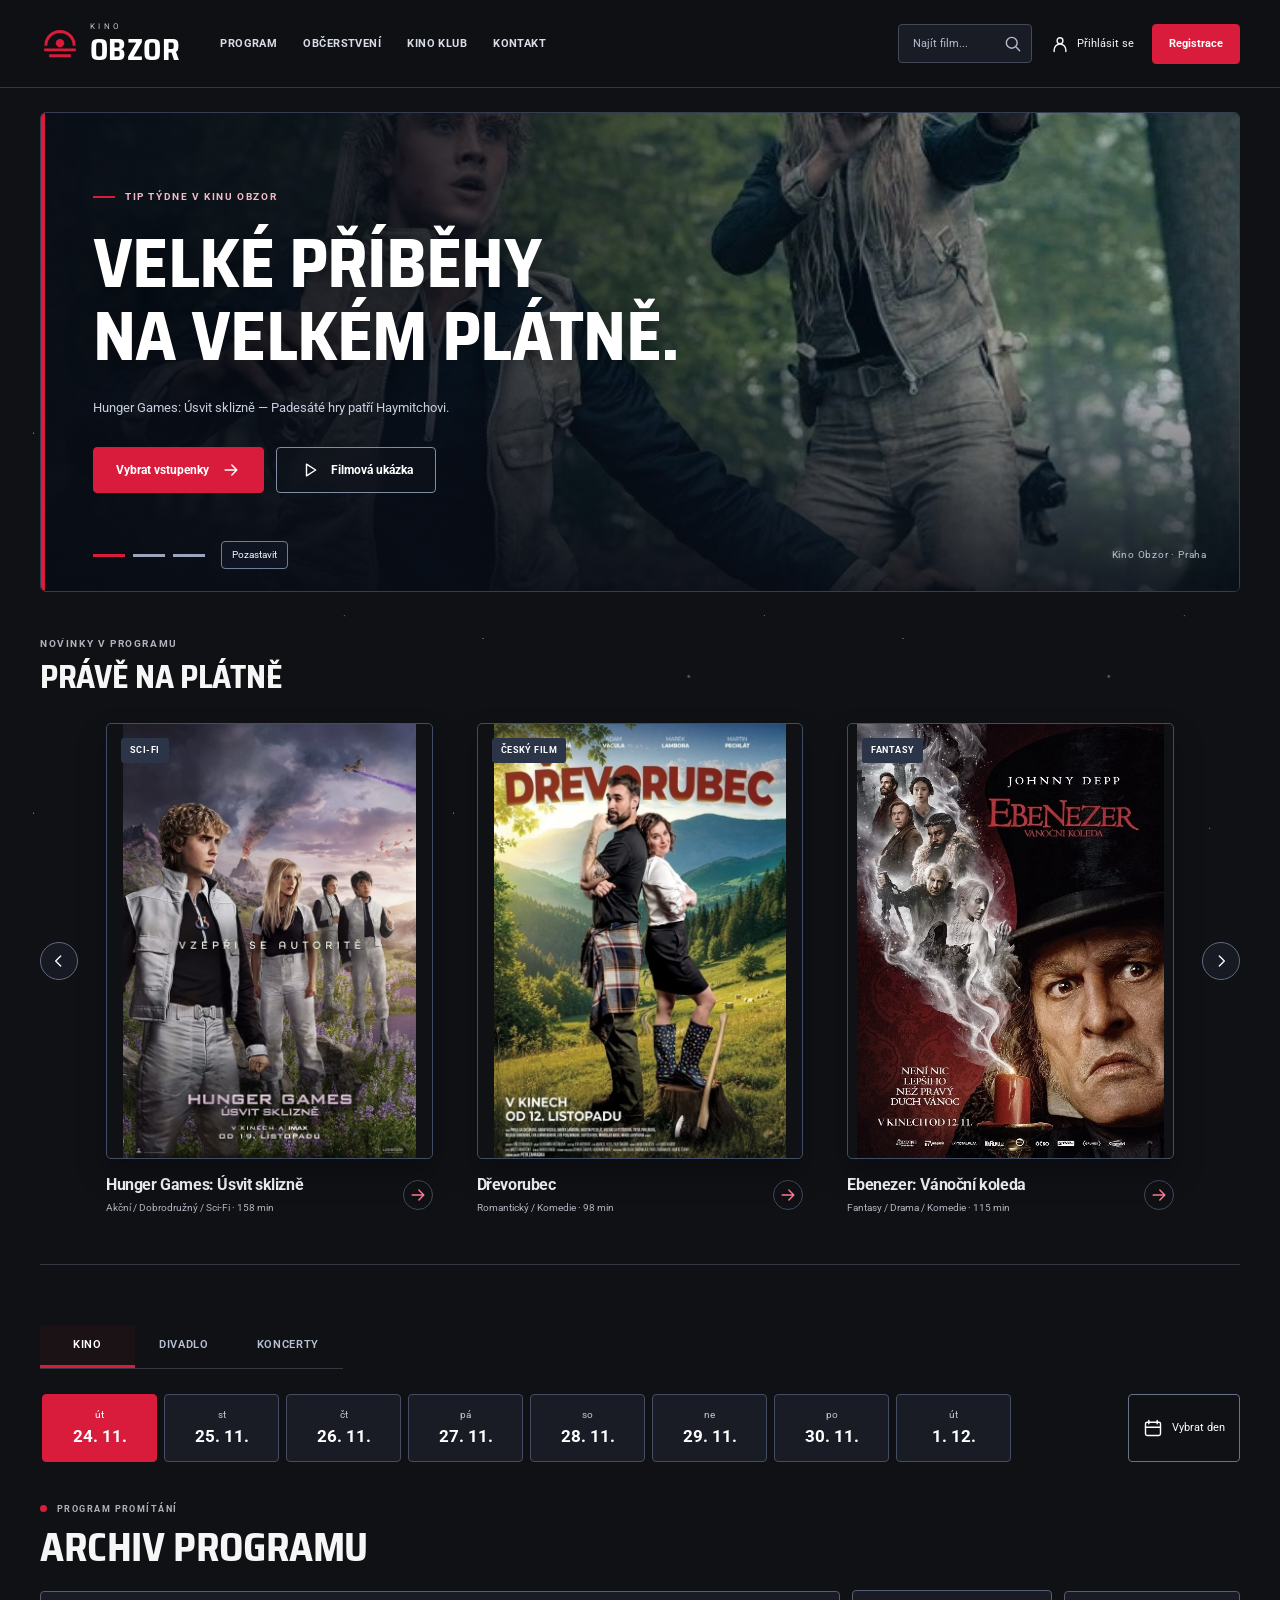
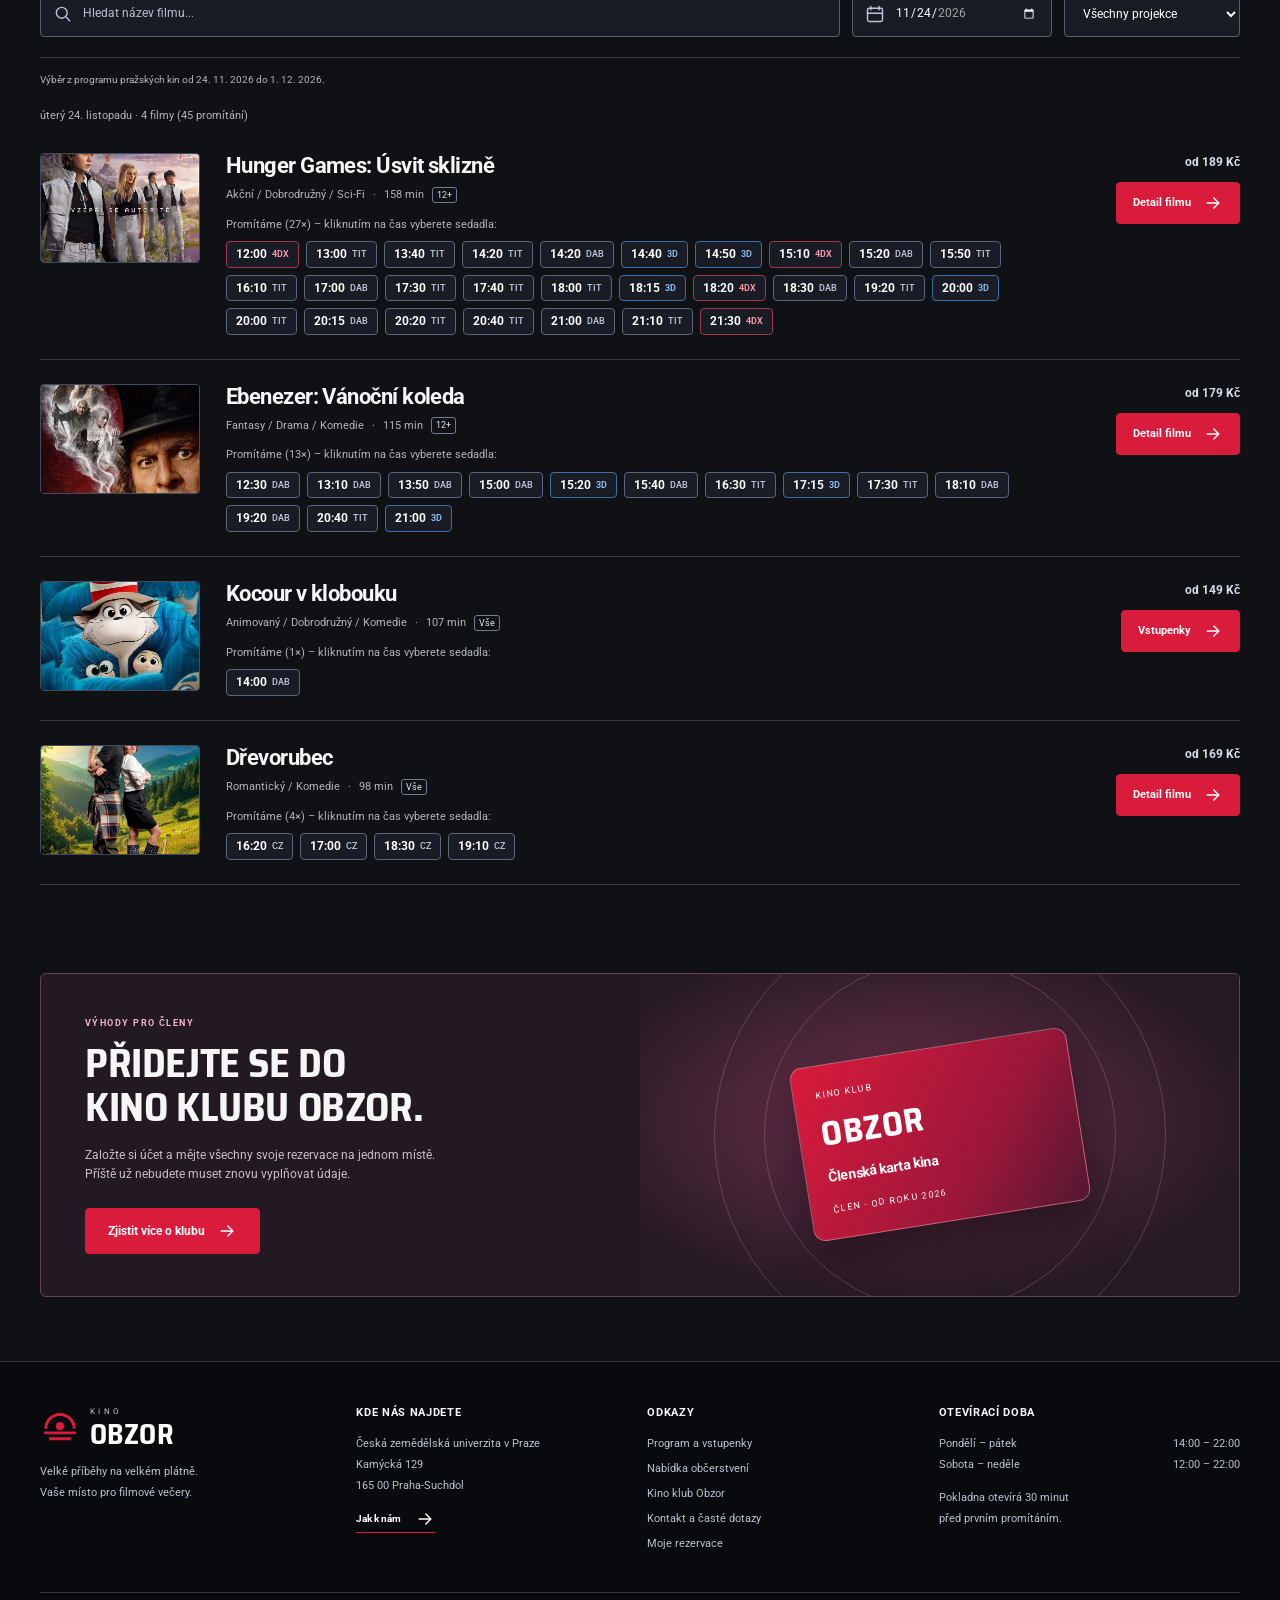
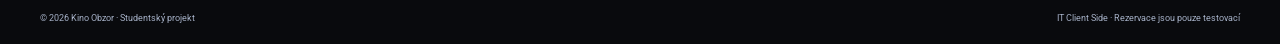
==== index.html @ 0cbb76f2 "Add files via upload" ====
<!DOCTYPE html>
<html lang="cs">
  <head>
    <meta charset="UTF-8">
    <meta name="viewport" content="width=device-width, initial-scale=1.0">
    <meta name="description" content="Kino Obzor – aktuální program, filmy, divadlo a koncerty. Vyberte si projekci a rezervujte si místa.">
    <title>Kino Obzor | Velké příběhy na velkém plátně</title>
    <link rel="icon" href="assets/favicon.svg" type="image/svg+xml">
    <link rel="stylesheet" href="css/style.css">
    <script src="js/kino.js" defer></script>
  </head>
  <body class="page-index">
    <header class="site-header">
      <div class="container header-inner">
        <a class="brand" href="index.html">
          <svg viewBox="0 0 48 48">
            <path d="M7 26a17 17 0 0 1 34 0" fill="none" stroke="#d91b3c" stroke-width="3.5"></path>
            <path d="M5 31h38M11 38h26" stroke="#d91b3c" stroke-width="3.5"></path>
            <circle cx="24" cy="23" r="5" fill="#d91b3c"></circle>
          </svg>
          <span class="brand-name">
            <small>KINO</small>
            <b>OBZOR</b>
          </span>
        </a>
        <nav class="desktop-nav">
          <a href="program.html">Program</a>
          <a href="obcerstveni.html">Občerstvení</a>
          <a href="kino-klub.html">Kino klub</a>
          <a href="kontakt.html">Kontakt</a>
        </nav>
        <div class="header-actions">
          <form class="header-search" action="program.html">
            <input id="header-query" name="q" placeholder="Najít film..." maxlength="80">
            <button type="submit" aria-label="Hledat">
              <svg class="icon" viewBox="0 0 24 24">
                <circle cx="10.5" cy="10.5" r="6.5"></circle>
                <path d="m16 16 4 4"></path>
              </svg>
            </button>
          </form>
          <button type="button" class="login-link" data-auth="login">
            <svg class="icon" viewBox="0 0 24 24">
              <circle cx="12" cy="8" r="3.5"></circle>
              <path d="M5 21v-2a7 7 0 0 1 14 0v2"></path>
            </svg>
            <span>Přihlásit se</span>
          </button>
          <button type="button" class="btn" data-auth="register">Registrace</button>
          <button type="button" class="menu-button" aria-expanded="false">
            <svg class="icon" viewBox="0 0 24 24">
              <path d="M4 6h16M4 12h16M4 18h16"></path>
            </svg>
            Menu
          </button>
        </div>
      </div>
      <nav id="mobile-nav" class="mobile-nav">
        <a href="program.html">Program</a>
        <a href="obcerstveni.html">Občerstvení</a>
        <a href="kino-klub.html">Kino klub</a>
        <a href="kontakt.html">Kontakt</a>
        <button type="button" data-auth="register">Vytvořit účet</button>
        <a href="ucet.html">Moje rezervace</a>
      </nav>
    </header>
    <main id="main-content">
      <div class="container hero-wrap">
        <section class="hero">
          <img
            class="hero-image"
            id="hero-image"
            src="assets/img/hunger-games-zaber.webp"
            alt="Hunger Games: Úsvit sklizně"
          >
          <div class="hero-content">
            <span class="section-label">Tip týdne v Kinu Obzor</span>
            <h1>
              Velké příběhy<br>
              na velkém plátně.
            </h1>
            <p class="hero-copy" id="hero-copy">
              Hunger Games: Úsvit sklizně — Padesáté hry patří Haymitchovi.
            </p>
            <div class="hero-actions">
              <a id="hero-tickets" class="btn" href="film.html?id=hunger-games">
                Vybrat vstupenky
                <svg class="icon" viewBox="0 0 24 24">
                  <path d="M5 12h14m-6-6 6 6-6 6"></path>
                </svg>
              </a>
              <button type="button" class="btn btn-light" id="hero-trailer" data-trailer="hunger-games">
                <svg class="icon" viewBox="0 0 24 24">
                  <path d="m9 5 11 7-11 7z"></path>
                </svg>
                Filmová ukázka
              </button>
            </div>
          </div>
          <div class="hero-bottom">
            <div class="hero-controls">
              <div class="hero-dots">
                <button type="button" aria-label="Tip 1" aria-current="true" data-hero="0"></button>
                <button type="button" aria-label="Tip 2" aria-current="false" data-hero="1"></button>
                <button type="button" aria-label="Tip 3" aria-current="false" data-hero="2"></button>
              </div>
              <button type="button" class="hero-toggle" id="hero-pause">Pozastavit</button>
            </div>
            <span class="hero-credit">Kino Obzor · Praha</span>
          </div>
        </section>

        <section class="poster-section">
          <div class="section-top poster-head">
            <div>
              <span class="section-label muted">Novinky v programu</span>
              <h2 id="poster-heading">Právě na plátně</h2>
            </div>
            <div class="carousel-controls">
              <button type="button" class="icon-btn" id="poster-prev" aria-label="Předchozí filmy">
                <svg class="icon" viewBox="0 0 24 24">
                  <path d="m14 6-6 6 6 6"></path>
                </svg>
              </button>
              <button type="button" class="icon-btn" id="poster-next" aria-label="Další filmy">
                <svg class="icon" viewBox="0 0 24 24">
                  <path d="m10 6 6 6-6 6"></path>
                </svg>
              </button>
            </div>
          </div>
          <div class="poster-track" id="poster-track"></div>
        </section>

        <section class="program-section section" id="program">
          <div class="segmented">
            <button type="button" data-category="kino" aria-pressed="true">Kino</button>
            <button type="button" data-category="divadlo" aria-pressed="false">Divadlo</button>
            <button type="button" data-category="koncert" aria-pressed="false">Koncerty</button>
          </div>
          <div class="date-picker-row">
            <div id="program-days" class="days"></div>
            <button class="date-icon" id="open-calendar" type="button" aria-label="Vybrat den z kalendáře">
              <svg class="icon" viewBox="0 0 24 24">
                <rect x="3" y="5" width="18" height="16" rx="2"></rect>
                <path d="M7 3v4m10-4v4M3 11h18"></path>
              </svg>
              <span>Vybrat den</span>
            </button>
          </div>
          <div class="program-title-block">
            <span class="section-label program-label">
              <span class="live-dot"></span>
              Program promítání
            </span>
            <h2 id="program-title">Aktuálně hrajeme</h2>
          </div>
          <form class="filters" id="program-filters">
            <div class="field-control search-field">
              <svg class="icon" viewBox="0 0 24 24">
                <circle cx="10.5" cy="10.5" r="6.5"></circle>
                <path d="m16 16 4 4"></path>
              </svg>
              <input id="film-search" type="search" placeholder="Hledat název filmu..." maxlength="80">
            </div>
            <div class="field-control">
              <svg class="icon" viewBox="0 0 24 24">
                <rect x="3" y="5" width="18" height="16" rx="2"></rect>
                <path d="M7 3v4m10-4v4M3 11h18"></path>
              </svg>
              <input id="filter-date" type="date" required>
            </div>
            <div class="field-control">
              <select id="filter-format">
                <option value="">Všechny projekce</option>
                <option value="2D">2D projekce</option>
                <option value="3D">3D projekce</option>
                <option value="4DX 2D">4DX 2D projekce</option>
              </select>
            </div>
          </form>
          <p id="program-period" class="demo-note"></p>
          <p id="results-info" class="results-info"></p>
          <div id="screening-list" class="screening-list"></div>
          <nav id="program-pagination" class="pagination"></nav>
        </section>

        <section class="club-banner">
          <div class="club-content">
            <span class="section-label">Výhody pro členy</span>
            <h2 id="club-title">
              Přidejte se do<br>
              Kino klubu Obzor.
            </h2>
            <p>
              Založte si účet a mějte všechny svoje rezervace na jednom místě. Příště už nebudete muset znovu vyplňovat údaje.
            </p>
            <a class="btn" href="kino-klub.html">
              Zjistit více o klubu
              <svg class="icon" viewBox="0 0 24 24">
                <path d="M5 12h14m-6-6 6 6-6 6"></path>
              </svg>
            </a>
          </div>
          <div class="club-art">
            <div class="member-card">
              <small>KINO KLUB</small>
              <b>OBZOR</b>
              <span>Členská karta kina</span>
              <small>ČLEN · OD ROKU 2026</small>
            </div>
          </div>
        </section>
      </div>
    </main>
    <footer class="site-footer">
      <div class="container">
        <div class="footer-grid">
          <div>
            <a class="brand" href="index.html">
              <svg viewBox="0 0 48 48">
                <path d="M7 26a17 17 0 0 1 34 0" fill="none" stroke="#d91b3c" stroke-width="3.5"></path>
                <path d="M5 31h38M11 38h26" stroke="#d91b3c" stroke-width="3.5"></path>
                <circle cx="24" cy="23" r="5" fill="#d91b3c"></circle>
              </svg>
              <span class="brand-name">
                <small>KINO</small>
                <b>OBZOR</b>
              </span>
            </a>
            <p>
              Velké příběhy na velkém plátně.<br>
              Vaše místo pro filmové večery.
            </p>
          </div>
          <div>
            <h3>Kde nás najdete</h3>
            <p>
              Česká zemědělská univerzita v Praze<br>
              Kamýcká 129<br>
              165 00 Praha-Suchdol
            </p>
            <a href="kontakt.html" class="text-link">
              Jak k nám
              <svg class="icon" viewBox="0 0 24 24">
                <path d="M5 12h14m-6-6 6 6-6 6"></path>
              </svg>
            </a>
          </div>
          <div>
            <h3>Odkazy</h3>
            <div class="footer-links">
              <a href="program.html">Program a vstupenky</a>
              <a href="obcerstveni.html">Nabídka občerstvení</a>
              <a href="kino-klub.html">Kino klub Obzor</a>
              <a href="kontakt.html">Kontakt a časté dotazy</a>
              <a href="ucet.html">Moje rezervace</a>
            </div>
          </div>
          <div>
            <h3>Otevírací doba</h3>
            <p class="footer-hours">
              <span>Pondělí – pátek</span>
              <span>14:00 – 22:00</span>
            </p>
            <p class="footer-hours">
              <span>Sobota – neděle</span>
              <span>12:00 – 22:00</span>
            </p>
            <p class="opening-note">
              Pokladna otevírá 30 minut<br>
              před prvním promítáním.
            </p>
          </div>
        </div>
        <div class="footer-bottom">
          <span>© 2026 Kino Obzor · Studentský projekt</span>
          <span>IT Client Side · Rezervace jsou pouze testovací</span>
        </div>
      </div>
    </footer>
    <dialog id="auth-dialog" class="dialog">
      <button type="button" class="dialog-close" data-close-dialog aria-label="Zavřít">
        <svg class="icon" viewBox="0 0 24 24">
          <path d="m6 6 12 12M6 18 18 6"></path>
        </svg>
      </button>
      <span class="section-label">Kino klub Obzor</span>
      <h2 id="auth-title">Přihlášení</h2>
      <p id="auth-description">Přihlaste se ke svému účtu a spravujte své rezervace.</p>
      <form id="auth-form" novalidate>
        <div class="form-field" id="auth-name-field" hidden>
          <label for="auth-name">Jméno</label>
          <input id="auth-name" name="name" maxlength="60">
          <span class="form-error" id="auth-name-error"></span>
        </div>
        <div class="form-field">
          <label for="auth-email">E-mail</label>
          <input id="auth-email" name="email" type="email" required placeholder="vas@email.cz">
          <span class="form-error" id="auth-email-error"></span>
        </div>
        <div class="form-field" id="auth-password-field">
          <label for="auth-password">Heslo</label>
          <input id="auth-password" name="password" type="password" required minlength="6" placeholder="Alespoň 6 znaků">
          <span class="form-error" id="auth-password-error"></span>
        </div>
        <div class="form-field" id="auth-confirm-field" hidden>
          <label for="auth-confirm">Heslo znovu</label>
          <input id="auth-confirm" name="confirm" type="password">
          <span class="form-error" id="auth-confirm-error"></span>
        </div>
        <button class="forgot-button" type="button" data-auth="reset">Zapomenuté heslo?</button>
        <div id="auth-error" class="form-error"></div>
        <button id="auth-submit" type="submit" class="btn full-width">Přihlásit se</button>
      </form>
      <div id="auth-switch" class="dialog-switch"></div>
      <p class="demo-note">
        Účet se ukládá pouze lokálně v prohlížeči (localStorage).
      </p>
    </dialog>
    <dialog id="trailer-dialog" class="dialog trailer-dialog">
      <button type="button" class="dialog-close" data-close-dialog aria-label="Zavřít">
        <svg class="icon" viewBox="0 0 24 24">
          <path d="m6 6 12 12M6 18 18 6"></path>
        </svg>
      </button>
      <span class="section-label">Ukázka filmu</span>
      <h2 id="trailer-title">Filmová ukázka</h2>
      <div id="trailer-content"></div>
      <p class="trailer-note">Textová upoutávka k filmu.</p>
    </dialog>
    <div id="toast" class="toast" hidden></div>
  </body>
</html>
---- css/style.css ----
/* Fonty */
@font-face {
  font-family: "Roboto";
  src: url("../assets/roboto.woff2") format("woff2");
  font-weight: 400 700;
  font-display: swap;
}

@font-face {
  font-family: "Saira Semi Condensed";
  src: url("../assets/saira.ttf") format("truetype");
  font-weight: 700;
  font-display: swap;
}

:root {
  --bg: #101115;
  --text: #f6f6f7;
  --muted: #b0b3bd;
  --border: #343843;
  --card-bg: #191c24;
  --card-bg-alt: #262a35;
  --accent: #d91b3c;
  --accent-hover: #e42340;
  --font-body: "Roboto", "Helvetica Neue", Helvetica, Arial, sans-serif;
  --font-display: "Saira Semi Condensed", "Arial Narrow", Arial, sans-serif;
  --shadow: 0 24px 80px rgba(0, 0, 0, 0.55);
}

* {
  box-sizing: border-box;
}

html {
  background: var(--bg);
  scroll-behavior: smooth;
  scroll-padding-top: 105px;
}

body {
  margin: 0;
  background: transparent;
  color: var(--text);
  font-family: var(--font-body);
  font-size: 15px;
  line-height: 1.6;
  position: relative;
  z-index: 0;
}

body.modal-open {
  overflow: hidden;
}

/* Jemne hvezdne pozadi */
body::before {
  content: "";
  position: fixed;
  top: 0;
  right: 0;
  bottom: 0;
  left: 0;
  pointer-events: none;
  background-repeat: repeat;
  z-index: -1;
  opacity: 0.55;
  background-size: 420px 380px;
  background-image:
    radial-gradient(1px 1px at 8% 14%, rgba(230, 240, 255, 0.75) 50%, transparent 100%),
    radial-gradient(1px 1px at 25% 40%, rgba(210, 225, 255, 0.6) 50%, transparent 100%),
    radial-gradient(2px 2px at 48% 10%, rgba(235, 245, 255, 0.7) 40%, transparent 100%),
    radial-gradient(1px 1px at 70% 30%, rgba(200, 220, 255, 0.6) 50%, transparent 100%),
    radial-gradient(1px 1px at 88% 18%, rgba(240, 248, 255, 0.7) 50%, transparent 100%),
    radial-gradient(1px 1px at 15% 68%, rgba(225, 235, 255, 0.6) 50%, transparent 100%),
    radial-gradient(2px 2px at 64% 78%, rgba(255, 225, 175, 0.6) 40%, transparent 100%),
    radial-gradient(1px 1px at 82% 62%, rgba(220, 235, 255, 0.65) 50%, transparent 100%);
  animation: stars 8s ease-in-out infinite alternate;
}

@keyframes stars {
  from { opacity: 0.35; }
  to { opacity: 0.65; }
}

::selection {
  background: var(--accent);
  color: #fff;
}

button,
input,
select,
textarea {
  font: inherit;
  border-radius: 4px;
}

a {
  color: inherit;
  text-decoration: none;
}

button {
  cursor: pointer;
  color: inherit;
}

button:disabled {
  cursor: not-allowed;
  opacity: 0.5;
}

img {
  max-width: 100%;
  display: block;
}

a:focus-visible,
button:focus-visible,
input:focus-visible,
select:focus-visible,
textarea:focus-visible,
summary:focus-visible {
  outline: 3px solid #ffc665;
  outline-offset: 3px;
}

h1, h2, h3, p {
  margin: 0;
}

h1, h2 {
  font-family: var(--font-display);
  font-weight: 700;
  line-height: 1.1;
  text-transform: uppercase;
  letter-spacing: -0.01em;
}

h1 {
  font-size: clamp(38px, 5.5vw, 68px);
}

h2 {
  font-size: clamp(28px, 3.5vw, 40px);
}

h3 {
  font-size: 24px;
  line-height: 1.15;
  letter-spacing: -0.025em;
}

ul {
  padding-left: 20px;
}

.container {
  width: min(1200px, calc(100% - 80px));
  margin-left: auto;
  margin-right: auto;
}

.section {
  padding-top: 60px;
  padding-bottom: 60px;
}

.section-top {
  display: flex;
  justify-content: space-between;
  gap: 24px;
  align-items: end;
  margin-bottom: 28px;
}

.section-label {
  display: block;
  text-transform: uppercase;
  font-weight: 700;
  font-size: 10px;
  letter-spacing: 0.16em;
  margin-bottom: 12px;
}

.muted {
  color: var(--muted);
}

.lead {
  max-width: 630px;
  margin-top: 20px;
  font-size: 16px;
  line-height: 1.8;
}

.hidden,
[hidden] {
  display: none !important;
}

/* Tlacitka a odkazy */
.btn {
  display: inline-flex;
  align-items: center;
  justify-content: center;
  gap: 12px;
  min-height: 46px;
  padding: 12px 22px;
  border: 1px solid var(--accent);
  border-radius: 4px;
  background: var(--accent);
  color: #fff;
  font-size: 12px;
  font-weight: 700;
  line-height: 1.4;
  transition: background 0.2s, border-color 0.2s, transform 0.2s;
}

.btn:hover {
  background: var(--accent-hover);
  border-color: var(--accent-hover);
  transform: translateY(-1px);
}

.btn-light {
  background: var(--card-bg-alt);
  border-color: #555e72;
  color: #fff;
}

.btn-light:hover {
  background: #353c4e;
  border-color: #8994ac;
}

.btn-ghost {
  background: transparent;
  border-color: #596174;
  color: #fff;
}

.btn-ghost:hover {
  background: var(--card-bg-alt);
  border-color: #8994ac;
}

.text-link {
  font-size: 13px;
  font-weight: 700;
  display: inline-flex;
  align-items: center;
  gap: 14px;
  border-bottom: 1px solid var(--accent);
  padding-bottom: 3px;
  transition: color 0.2s;
}

.text-link:hover {
  color: #ff9caf;
}

.icon {
  width: 20px;
  height: 20px;
  fill: none;
  stroke: currentColor;
  stroke-width: 1.7;
  stroke-linecap: round;
  stroke-linejoin: round;
  flex-shrink: 0;
  transition: transform 0.2s;
}

.btn:hover .icon,
.text-link:hover .icon,
.film-card:hover .circle-arrow .icon {
  transform: translateX(3px);
}

.icon-btn {
  display: inline-flex;
  align-items: center;
  justify-content: center;
  border: 1px solid #606a7e;
  background: rgba(25, 28, 36, 0.9);
  width: 38px;
  height: 38px;
  border-radius: 50%;
  transition: background 0.2s, border-color 0.2s;
}

.icon-btn:hover {
  background: var(--accent);
  border-color: var(--accent);
}

/* Hlavicka a navigace */
.site-header {
  height: 88px;
  background: rgba(16, 17, 21, 0.96);
  border-bottom: 1px solid var(--border);
  position: sticky;
  top: 0;
  backdrop-filter: blur(14px);
  z-index: 20;
}

.header-inner {
  height: 100%;
  display: flex;
  align-items: center;
  gap: 40px;
}

.brand {
  display: flex;
  gap: 10px;
  align-items: center;
  flex-shrink: 0;
  color: #fff;
}

.brand svg {
  width: 40px;
  height: 40px;
}

.brand-name {
  display: flex;
  flex-direction: column;
  line-height: 1;
}

.brand-name small {
  color: #bfc5d1;
  font-size: 8px;
  letter-spacing: 0.42em;
  margin-bottom: 5px;
}

.brand-name b {
  font-family: var(--font-display);
  font-weight: 700;
  font-size: 30px;
  line-height: 0.95;
  letter-spacing: 0.015em;
}

.desktop-nav {
  display: flex;
  height: 100%;
  align-items: center;
  gap: 26px;
}

.desktop-nav a {
  height: 100%;
  display: flex;
  align-items: center;
  position: relative;
  white-space: nowrap;
  font-size: 11px;
  font-weight: 700;
  text-transform: uppercase;
  letter-spacing: 0.04em;
  color: #d8dce6;
}

.desktop-nav a:hover {
  color: #fff;
}

.desktop-nav a[aria-current="page"]::after {
  content: "";
  height: 3px;
  position: absolute;
  left: 0;
  right: 0;
  bottom: 0;
  background: var(--accent);
}

.header-actions {
  margin-left: auto;
  display: flex;
  align-items: center;
  gap: 18px;
}

.header-actions .btn {
  padding: 9px 16px;
  min-height: 40px;
  font-size: 11px;
}

.login-link {
  background: transparent;
  border: 0;
  display: flex;
  align-items: center;
  gap: 7px;
  padding: 8px 0;
  font-size: 11px;
  white-space: nowrap;
}

.login-link:hover {
  color: #ff9caf;
}

.header-search {
  display: flex;
  align-items: center;
  border: 1px solid #424958;
  background: var(--card-bg);
  border-radius: 4px;
  padding: 4px 8px;
}

.header-search input {
  background: transparent;
  border: 0;
  padding: 6px;
  color: #fff;
  font-size: 11px;
  width: 96px;
}

.header-search input::placeholder {
  color: #b4bdce;
}

.header-search button {
  border: 0;
  background: transparent;
  padding: 0;
  display: flex;
  color: #b4bdce;
}

.menu-button,
.mobile-nav {
  display: none;
}

/* Uvodni hero banner */
.hero-wrap {
  padding-top: 24px;
}

.hero {
  position: relative;
  overflow: hidden;
  min-height: 480px;
  background: #080d17;
  border: 1px solid #353e51;
  border-radius: 6px;
  color: #fff;
  display: flex;
  align-items: center;
}

.hero::before {
  content: "";
  position: absolute;
  top: 0;
  bottom: 0;
  left: 0;
  width: 4px;
  background: var(--accent);
  z-index: 3;
}

.hero::after {
  content: "";
  position: absolute;
  top: 0;
  right: 0;
  bottom: 0;
  left: 0;
  background:
    linear-gradient(90deg, rgba(8, 12, 21, 0.96), rgba(8, 12, 21, 0.79) 30%, rgba(8, 12, 21, 0.13) 78%),
    linear-gradient(0deg, rgba(8, 12, 21, 0.85), transparent 50%);
}

.hero-image {
  position: absolute;
  top: 0;
  right: 0;
  bottom: 0;
  left: 0;
  width: 100%;
  height: 100%;
  object-fit: cover;
  object-position: center 45%;
  opacity: 0.94;
  transition: opacity 0.4s ease;
}

.hero-content {
  position: relative;
  z-index: 1;
  padding: 48px 52px 70px;
  max-width: 750px;
}

.hero .section-label {
  display: flex;
  align-items: center;
  gap: 10px;
  color: #f2bac6;
  margin-bottom: 22px;
}

.hero .section-label::before {
  content: "";
  width: 22px;
  height: 2px;
  background: var(--accent);
}

.hero h1 {
  font-size: clamp(48px, 5.4vw, 74px);
  line-height: 1.06;
  max-width: 680px;
  text-shadow: 0 3px 30px rgba(0, 0, 0, 0.4);
}

.hero-copy {
  margin-top: 22px;
  color: #c8d0df;
  font-size: 13px;
  line-height: 1.8;
  max-width: 400px;
}

.hero-actions {
  display: flex;
  gap: 12px;
  margin-top: 28px;
}

.hero-actions .btn-light {
  background: rgba(17, 21, 28, 0.55);
  border-color: #828da5;
  backdrop-filter: blur(6px);
}

.hero-actions .btn-light:hover {
  background: rgba(48, 57, 78, 0.85);
  border-color: #bfc8db;
}

.hero-bottom {
  position: absolute;
  left: 52px;
  right: 32px;
  bottom: 22px;
  display: flex;
  align-items: center;
  justify-content: space-between;
  gap: 12px;
  z-index: 2;
}

.hero-controls {
  display: flex;
  align-items: center;
  gap: 16px;
}

.hero-dots {
  display: flex;
  gap: 8px;
}

.hero-dots button {
  width: 32px;
  height: 24px;
  display: flex;
  align-items: center;
  padding: 0;
  border: 0;
  background: transparent;
}

.hero-dots button::before {
  content: "";
  width: 100%;
  height: 3px;
  background: #9ba6bd;
  transition: background 0.2s;
}

.hero-dots button[aria-current="true"]::before {
  background: var(--accent);
}

.hero-toggle {
  min-height: 28px;
  padding: 4px 10px;
  border: 1px solid #707d96;
  border-radius: 4px;
  background: rgba(17, 24, 39, 0.65);
  color: #edf2ff;
  font-size: 10px;
}

.hero-toggle:hover {
  background: #35415a;
  border-color: #bac8e2;
}

.hero-credit {
  color: #b5bfd2;
  font-size: 10px;
  letter-spacing: 0.08em;
}

/* Sekce plakatu na uvodni strance */
.poster-section {
  position: relative;
  padding-top: 44px;
  padding-bottom: 48px;
}

.poster-head h2 {
  font-size: 32px;
}

.poster-head .section-label {
  margin-bottom: 8px;
}

.carousel-controls {
  display: contents;
}

.carousel-controls .icon-btn {
  position: absolute;
  z-index: 3;
  top: calc(50% + 14px);
}

#poster-prev {
  left: 0;
}

#poster-next {
  right: 0;
}

.poster-track {
  display: grid;
  grid-template-columns: repeat(3, minmax(0, 1fr));
  gap: 44px;
  padding-left: 66px;
  padding-right: 66px;
}

.film-card {
  display: block;
  min-width: 0;
}

.poster {
  position: relative;
  overflow: hidden;
  aspect-ratio: 3 / 4;
  border: 1px solid #414d65;
  border-radius: 5px;
  background: var(--bg);
  box-shadow: 0 15px 30px rgba(0, 0, 0, 0.28);
  transition: transform 0.3s, border-color 0.3s, box-shadow 0.3s;
}

.poster img {
  width: 100%;
  height: 100%;
  object-fit: contain;
  filter: saturate(0.75);
  transition: transform 0.5s, filter 0.35s;
}

.film-card:hover .poster {
  transform: translateY(-5px);
  border-color: #8e9bb6;
  box-shadow: 0 20px 34px rgba(0, 0, 0, 0.45);
}

.film-card:hover .poster img {
  transform: scale(1.04);
  filter: saturate(1.1);
}

.poster .tag {
  position: absolute;
  top: 14px;
  left: 14px;
  z-index: 1;
}

.tag {
  display: inline-block;
  padding: 6px 9px;
  border-radius: 3px;
  background: #2c3447;
  color: #fff;
  font-size: 9px;
  font-weight: 700;
  line-height: 1.4;
  text-transform: uppercase;
  letter-spacing: 0.05em;
}

.tag-accent {
  background: var(--accent);
}

.film-card-meta {
  display: flex;
  justify-content: space-between;
  gap: 12px;
  align-items: center;
  padding-top: 15px;
}

.film-card-meta h3 {
  font-size: 16px;
  line-height: 1.35;
}

.film-card-meta p {
  color: var(--muted);
  font-size: 10px;
  margin-top: 5px;
}

.circle-arrow {
  height: 30px;
  width: 30px;
  border: 1px solid #414a5d;
  border-radius: 50%;
  color: #ff7c95;
  display: flex;
  align-items: center;
  justify-content: center;
  flex-shrink: 0;
}

/* Program, prepinac kategorii, dny a filtry */
.program-section {
  border-top: 1px solid var(--border);
}

.page-program .program-section {
  border-top: 0;
  padding-top: 0;
}

.segmented {
  display: flex;
  width: fit-content;
  border-bottom: 1px solid var(--border);
}

.segmented button {
  min-width: 95px;
  padding: 11px 24px;
  background: transparent;
  border: 0;
  border-bottom: 3px solid transparent;
  border-radius: 0;
  color: #b8c1d3;
  text-transform: uppercase;
  letter-spacing: 0.06em;
  font-size: 11px;
  font-weight: 600;
  transition: color 0.2s, border-color 0.2s;
}

.segmented button:hover {
  color: #fff;
}

.segmented button[aria-pressed="true"] {
  color: #fff;
  background: rgba(237, 48, 73, 0.05);
  border-bottom-color: var(--accent);
}

.date-picker-row {
  display: flex;
  align-items: center;
  margin-top: 22px;
  gap: 12px;
}

.days {
  display: flex;
  overflow-x: auto;
  flex: 1;
  min-width: 0;
  gap: 7px;
  padding: 3px 2px 8px;
}

.day {
  flex: 1;
  min-width: 72px;
  max-width: 115px;
  padding: 12px 7px;
  border: 1px solid #444d61;
  border-radius: 4px;
  background: var(--card-bg);
  color: #bcc5d6;
  display: flex;
  align-items: center;
  justify-content: center;
  flex-direction: column;
  font-size: 10px;
  gap: 2px;
  transition: border-color 0.2s, background 0.2s;
}

.day strong {
  color: #fff;
  font-size: 17px;
  line-height: 1.4;
}

.day:hover {
  border-color: #a1aec8;
}

.day[aria-pressed="true"] {
  background: var(--accent);
  border-color: var(--accent);
  color: #fff;
}

.date-icon {
  height: 68px;
  min-width: 50px;
  padding: 14px;
  border: 1px solid #68738a;
  background: transparent;
  color: #fff;
  font-size: 11px;
  display: flex;
  align-items: center;
  gap: 9px;
  margin-bottom: 5px;
}

.date-icon:hover {
  background: var(--card-bg-alt);
}

.program-title-block {
  margin-top: 32px;
}

.program-title-block .section-label {
  margin-bottom: 10px;
}

.program-label {
  display: flex;
  align-items: center;
  gap: 10px;
  color: var(--muted);
  font-size: 9px;
}

.live-dot {
  height: 7px;
  width: 7px;
  border-radius: 50%;
  background: var(--accent);
}

.filters {
  display: grid;
  grid-template-columns: 1fr 200px 176px;
  gap: 12px;
  padding-top: 20px;
  padding-bottom: 20px;
  border-bottom: 1px solid var(--border);
}

.field-control {
  position: relative;
  display: flex;
  align-items: center;
  min-width: 0;
}

.field-control .icon {
  position: absolute;
  left: 13px;
  color: #b9c4d9;
  pointer-events: none;
}

.field-control input,
.field-control select {
  width: 100%;
  min-width: 0;
  min-height: 46px;
  padding: 12px 14px 12px 42px;
  border: 1px solid #555e73;
  border-radius: 4px;
  background: var(--card-bg);
  color: #fff;
  font-size: 12px;
}

.field-control select {
  padding-left: 14px;
}

input[type="date"] {
  color-scheme: dark;
}

.field-control input::placeholder {
  color: #b7c1d4;
}

.results-info {
  font-size: 11px;
  color: var(--muted);
  margin-top: 20px;
}

.screening-list {
  margin-top: 4px;
}

.screening {
  display: grid;
  grid-template-columns: 160px 1fr 160px;
  align-items: start;
  gap: 26px;
  padding: 24px 0;
  border-bottom: 1px solid var(--border);
}

.screening-thumb {
  height: 110px;
  border-radius: 4px;
  border: 1px solid #414b60;
  overflow: hidden;
}

.screening-thumb img {
  width: 100%;
  height: 100%;
  object-fit: cover;
}

.screening h3 {
  font-size: 22px;
  margin-bottom: 8px;
}

.screening h3 a:hover {
  color: #ff9caf;
}

.screening-sub {
  display: flex;
  gap: 8px;
  align-items: center;
  font-size: 11px;
  color: var(--muted);
  flex-wrap: wrap;
}

.screening-sub .age {
  border: 1px solid #717c93;
  border-radius: 3px;
  padding: 0 4px;
  font-size: 9px;
  color: #e0e6f2;
}

.show-times-label {
  font-size: 11px;
  color: var(--muted);
  margin-top: 12px;
  margin-bottom: 8px;
}

.show-times {
  display: flex;
  flex-wrap: wrap;
  gap: 7px;
}

.time-chip {
  display: inline-flex;
  align-items: center;
  gap: 5px;
  padding: 5px 9px;
  border: 1px solid #59657e;
  border-radius: 4px;
  background: var(--card-bg);
  color: #fff;
  font-size: 12px;
  font-weight: 700;
  line-height: 1.2;
  transition: background 0.15s, border-color 0.15s, transform 0.15s;
}

.time-chip:hover {
  background: var(--accent);
  border-color: var(--accent);
  transform: translateY(-1px);
}

.time-chip small {
  font-size: 9px;
  font-weight: 600;
  color: #b7c1d4;
  text-transform: uppercase;
}

.time-chip:hover small {
  color: #fff;
}

.time-chip.is-4dx {
  border-color: #9e3950;
}

.time-chip.is-4dx small {
  color: #ff9caf;
}

.time-chip.is-3d {
  border-color: #3f6ea6;
}

.time-chip.is-3d small {
  color: #8fc4ff;
}

.screening-buy {
  text-align: right;
}

.screening-buy > strong {
  display: block;
  font-size: 12px;
  color: #d4dced;
  margin-bottom: 10px;
}

.screening-buy .btn {
  padding: 10px 16px;
  min-height: 40px;
  font-size: 11px;
}

.empty-state {
  text-align: center;
  padding: 60px 20px;
  border-bottom: 1px solid var(--border);
}

.empty-state h3 {
  font-size: 24px;
  margin-bottom: 10px;
}

.empty-state .lead {
  margin-left: auto;
  margin-right: auto;
}

.empty-state .btn {
  margin-top: 18px;
}

.pagination {
  display: flex;
  flex-wrap: wrap;
  justify-content: center;
  gap: 7px;
  margin-top: 28px;
}

.pagination button {
  width: 34px;
  height: 34px;
  border: 1px solid #59657e;
  background: var(--card-bg);
  font-size: 12px;
}

.pagination button[aria-current="page"] {
  background: var(--accent);
  border-color: var(--accent);
  color: #fff;
}

/* Kino klub banner */
.club-banner {
  display: grid;
  grid-template-columns: 1fr 1fr;
  overflow: hidden;
  border: 1px solid #634556;
  border-radius: 6px;
  background: #221922;
}

.club-content {
  padding: 42px 44px;
}

.club-content .section-label {
  color: #f1b7c8;
  font-size: 9px;
}

.club-content h2 {
  max-width: 400px;
  font-size: 40px;
}

.club-content p {
  max-width: 350px;
  margin: 16px 0 24px;
  color: #d0bccb;
  font-size: 12px;
}

.club-art {
  position: relative;
  display: flex;
  align-items: center;
  justify-content: center;
  overflow: hidden;
  min-height: 300px;
  background: radial-gradient(ellipse at 45% 45%, #71324e, #251923 75%);
}

.club-art::before,
.club-art::after {
  content: "";
  position: absolute;
  border: 1px solid rgba(195, 147, 164, 0.3);
  border-radius: 50%;
  width: 350px;
  height: 350px;
}

.club-art::after {
  width: 450px;
  height: 450px;
}

.member-card {
  width: 280px;
  aspect-ratio: 1.6;
  position: relative;
  z-index: 1;
  padding: 22px;
  border: 1px solid rgba(255, 255, 255, 0.3);
  border-radius: 12px;
  background: linear-gradient(125deg, #d91b3c, #9b173a 65%, #531832);
  color: #fff;
  box-shadow: 0 20px 40px rgba(0, 0, 0, 0.4);
  transform: rotate(-9deg);
  display: flex;
  flex-direction: column;
  justify-content: space-between;
  transition: transform 0.4s, box-shadow 0.4s;
}

.club-art:hover .member-card {
  transform: rotate(-5deg) translateY(-5px);
  box-shadow: 0 27px 45px rgba(0, 0, 0, 0.55);
}

.member-card b {
  font-family: var(--font-display);
  font-size: 34px;
  line-height: 1;
  letter-spacing: 0.02em;
}

.member-card span {
  font-weight: 700;
  font-size: 14px;
  letter-spacing: -0.02em;
}

.member-card small {
  font-size: 9px;
  letter-spacing: 0.16em;
}

/* Paticka */
.site-footer {
  padding-top: 45px;
  margin-top: 64px;
  background: #090a0d;
  border-top: 1px solid #303644;
}

.footer-grid {
  display: grid;
  grid-template-columns: 1.1fr 1fr 1fr 1.2fr;
  gap: 40px;
  padding-bottom: 38px;
}

.footer-grid h3 {
  font-size: 11px;
  text-transform: uppercase;
  letter-spacing: 0.06em;
  margin-bottom: 14px;
}

.footer-grid p,
.footer-grid a {
  font-size: 11px;
  line-height: 1.9;
  color: #b8c1d2;
}

.footer-grid .brand {
  margin-bottom: 15px;
  color: #fff;
}

.footer-grid .brand-name b {
  font-size: 28px;
}

.footer-grid .text-link {
  color: #fff;
  margin-top: 12px;
  font-size: 10px;
}

.footer-links {
  display: flex;
  flex-direction: column;
  gap: 4px;
}

.footer-links a:hover {
  color: #fff;
}

.footer-hours {
  display: flex;
  justify-content: space-between;
  gap: 15px;
}

.footer-bottom {
  border-top: 1px solid #303644;
  padding: 18px 0;
  display: flex;
  justify-content: space-between;
  gap: 20px;
  color: #a6b1c7;
  font-size: 9px;
}

/* Spolecne styly podstranek */
.page-heading {
  padding-top: 46px;
  padding-bottom: 36px;
}

.page-heading .section-label,
.account-top .section-label {
  color: #f988a0;
}

.page-heading h1 {
  font-size: clamp(38px, 4.8vw, 57px);
}

.breadcrumb {
  margin-bottom: 24px;
  display: flex;
  gap: 10px;
  font-size: 10px;
  color: #b1bed7;
}

.breadcrumb a {
  text-decoration: underline;
}

.breadcrumb a:hover {
  color: #fff;
}

.info-card,
.snack-card,
.benefit,
.seat-panel,
.reservation-card {
  background: var(--card-bg);
  border: 1px solid #454e61;
  border-radius: 6px;
}

.info-card {
  padding: 28px;
}

.info-card h3 {
  margin-bottom: 16px;
}

.notice {
  padding: 14px 18px;
  font-size: 12px;
  margin-top: 20px;
  background: #202b40;
  color: #d4dff4;
  border: 1px solid #526786;
  border-left: 3px solid #afc6ed;
  border-radius: 4px;
}

.demo-note {
  font-size: 10px;
  color: var(--muted);
  line-height: 1.5;
  margin-top: 14px;
}

/* Kontakt */
.content-grid {
  display: grid;
  grid-template-columns: 1.1fr 1fr;
  gap: 60px;
  align-items: start;
}

.contact-cards {
  display: grid;
  grid-template-columns: 1fr 1fr;
  gap: 16px;
  margin-top: 30px;
}

.contact-cards h3 {
  font-size: 18px;
}

.contact-cards p {
  font-size: 13px;
}

.contact-hours {
  list-style: none;
  padding: 0;
  margin: 14px 0 0;
}

.contact-hours li {
  display: flex;
  justify-content: space-between;
  gap: 15px;
  font-size: 12px;
  padding: 7px 0;
  border-bottom: 1px solid #444e63;
}

.map-illustration {
  min-height: 180px;
  border-radius: 8px;
  padding: 30px;
  position: relative;
  overflow: hidden;
  margin-top: 20px;
  display: flex;
  align-items: center;
  justify-content: center;
  background: #222b3b;
  border: 1px solid #4d5d79;
}

.map-illustration::before {
  content: "";
  position: absolute;
  width: 150%;
  height: 30px;
  transform: rotate(-20deg);
  background: #46536b;
  box-shadow: 0 0 0 1px #687994;
}

.map-pin {
  padding: 12px 20px;
  position: relative;
  border-radius: 5px;
  font-size: 12px;
  background: var(--accent);
  color: #fff;
}

.map-caption {
  font-size: 10px;
  color: var(--muted);
  margin-top: 7px;
}

.faq {
  max-width: 800px;
  margin-left: auto;
  margin-right: auto;
}

details {
  padding: 20px 0;
  border-bottom: 1px solid var(--border);
}

summary {
  cursor: pointer;
  font-weight: 700;
  font-size: 15px;
}

summary::marker {
  color: #ff849d;
}

details p {
  font-size: 13px;
  color: var(--muted);
  max-width: 700px;
  margin-top: 12px;
}

/* Obcerstveni */
.snack-hero {
  display: grid;
  grid-template-columns: 1fr 1fr;
  overflow: hidden;
  min-height: 330px;
  margin-bottom: 35px;
  background: #2d231c;
  border: 1px solid #7e5b3e;
  border-radius: 6px;
}

.snack-hero-content {
  padding: 45px;
}

.snack-hero-content .section-label {
  color: #ffcd83;
}

.snack-hero h2 {
  font-size: 46px;
}

.snack-hero p {
  margin-top: 18px;
  max-width: 340px;
  color: #dec5ac;
  font-size: 12px;
}

.snack-hero p strong {
  color: #ffe4b3;
}

.snack-hero img {
  width: 100%;
  height: 100%;
  object-fit: cover;
  max-height: 340px;
}

.price-grid {
  display: grid;
  grid-template-columns: repeat(3, 1fr);
  gap: 22px;
}

.snack-card {
  padding: 28px;
}

.snack-card h3 {
  margin-bottom: 6px;
}

.snack-card > p {
  font-size: 12px;
  color: var(--muted);
}

.price-list {
  padding: 0;
  list-style: none;
  margin-top: 22px;
}

.price-list li {
  display: flex;
  justify-content: space-between;
  gap: 15px;
  padding: 12px 0;
  border-bottom: 1px solid var(--border);
  color: #cad3e4;
  font-size: 11px;
}

.price-list b {
  white-space: nowrap;
  color: #fff;
}

/* Kino klub vyhody */
.benefit-grid {
  display: grid;
  grid-template-columns: repeat(3, 1fr);
  gap: 25px;
}

.benefit {
  padding: 28px;
  border-top: 3px solid var(--accent);
}

.benefit .icon {
  width: 30px;
  height: 30px;
  margin-bottom: 20px;
  color: #ff849d;
}

.benefit h3 {
  font-size: 20px;
  margin-bottom: 10px;
}

.benefit p {
  font-size: 13px;
  color: var(--muted);
}

/* Detail filmu */
.detail-hero {
  position: relative;
  min-height: 400px;
  overflow: hidden;
  display: flex;
  align-items: end;
  color: #fff;
  background: #112630;
  border: 1px solid #46536d;
  border-radius: 6px;
}

.detail-hero > img {
  position: absolute;
  top: 0;
  right: 0;
  bottom: 0;
  left: 0;
  width: 100%;
  height: 100%;
  object-fit: cover;
}

.detail-hero::after {
  position: absolute;
  top: 0;
  right: 0;
  bottom: 0;
  left: 0;
  content: "";
  background: linear-gradient(0deg, rgba(12, 16, 26, 0.96), rgba(12, 16, 26, 0.13));
}

.detail-title {
  position: relative;
  z-index: 1;
  padding: 42px;
  width: 100%;
}

.detail-title h1 {
  margin: 18px 0;
  font-size: clamp(38px, 5vw, 65px);
}

.detail-title .screening-sub {
  color: #e0e4df;
}

.detail-grid {
  display: grid;
  grid-template-columns: 1.8fr 1fr;
  gap: 60px;
  margin-top: 40px;
}

.detail-grid h2 {
  font-size: 30px;
  margin-bottom: 20px;
}

.detail-grid p {
  line-height: 1.85;
  color: #b8c2d5;
  font-size: 13px;
}

.film-info {
  display: grid;
  grid-template-columns: 100px 1fr;
  gap: 12px;
  margin: 0;
  font-size: 11px;
}

.film-info dt {
  color: var(--muted);
}

.film-info dd {
  margin: 0;
}

.show-options {
  margin-top: 40px;
}

.show-option {
  display: flex;
  align-items: center;
  justify-content: space-between;
  gap: 20px;
  border-bottom: 1px solid var(--border);
  padding: 18px 0;
}

.show-option strong {
  font-size: 14px;
}

.show-option p {
  font-size: 11px;
  margin-top: 4px;
}

.show-option .btn {
  min-height: 38px;
  font-size: 12px;
  padding: 9px 16px;
}

/* Rezervace a vyber sedadel */
.booking-grid {
  display: grid;
  grid-template-columns: 1fr 340px;
  gap: 36px;
  align-items: start;
}

.seat-panel {
  padding: 32px;
  min-width: 0;
}

.steps {
  display: flex;
  gap: 16px;
  margin-top: 22px;
  font-size: 11px;
  color: var(--muted);
  flex-wrap: wrap;
}

.steps span {
  display: flex;
  gap: 7px;
  align-items: center;
}

.steps b {
  width: 23px;
  height: 23px;
  border: 1px solid #7a8ba9;
  border-radius: 50%;
  display: inline-flex;
  align-items: center;
  justify-content: center;
  font-size: 10px;
}

.steps .active {
  font-weight: 700;
  color: #fff;
}

.steps .active b {
  background: var(--accent);
  border-color: var(--accent);
  color: #fff;
}

.cinema-screen {
  width: 80%;
  margin: 6px auto 35px;
  border-top: 4px solid #c9d6ef;
  border-radius: 50%;
  text-align: center;
  padding-top: 13px;
  font-size: 9px;
  letter-spacing: 0.2em;
  color: #c9d6ef;
  position: relative;
}

.cinema-screen::after {
  content: "";
  position: absolute;
  height: 24px;
  top: 0;
  right: 0;
  bottom: 0;
  left: 0;
  background: linear-gradient(rgba(201, 214, 239, 0.14), transparent);
}

.seats {
  display: grid;
  grid-template-columns: 22px repeat(10, 1fr);
  gap: 8px;
  max-width: 530px;
  margin: 0 auto;
}

.row-label {
  display: flex;
  align-items: center;
  justify-content: center;
  font-size: 9px;
  color: var(--muted);
}

.seat {
  padding: 0;
  width: 100%;
  aspect-ratio: 1;
  min-height: 25px;
  display: flex;
  align-items: center;
  justify-content: center;
  font-size: 9px;
  background: #3e4e6d;
  border: 1px solid #869bc2;
  border-bottom: 4px solid #2a354c;
  border-radius: 7px 7px 4px 4px;
  color: #fff;
  transition: transform 0.15s, background 0.15s, border-color 0.15s;
}

.seat:hover:not(:disabled) {
  background: #5d729a;
  transform: translateY(-2px) scale(1.05);
}

.seat[aria-pressed="true"] {
  background: var(--accent);
  border-color: #ff97ad;
  border-bottom-color: #a52037;
}

.seat:disabled {
  background: #2d3544;
  border-color: #4c5a74;
  border-bottom-color: #1a2233;
  color: #b1bfd7;
  opacity: 0.65;
}

.seat-legend {
  display: flex;
  justify-content: center;
  gap: 20px;
  margin: 30px 0 6px;
  font-size: 10px;
  flex-wrap: wrap;
}

.seat-legend span {
  display: flex;
  align-items: center;
  gap: 7px;
}

.seat-key {
  width: 12px;
  height: 12px;
  border: 1px solid #869bc2;
  background: #3e4e6d;
  border-radius: 3px;
}

.seat-key.selected {
  background: var(--accent);
  border-color: #ff97ad;
}

.seat-key.occupied {
  background: #2d3544;
  border-color: #4c5a74;
}

.booking-summary {
  background: #1d2230;
  border: 1px solid #64536b;
  border-top: 3px solid var(--accent);
  border-radius: 6px;
  padding: 25px;
}

.booking-summary h2 {
  font-size: 28px;
  margin-bottom: 16px;
}

.booking-summary .summary-line {
  display: flex;
  justify-content: space-between;
  gap: 16px;
  padding: 10px 0;
  border-bottom: 1px solid var(--border);
  color: #ccd6e8;
  font-size: 11px;
}

.booking-summary .summary-line strong {
  max-width: 160px;
  text-align: right;
  word-break: break-word;
  color: #fff;
}

.booking-summary .summary-line.total {
  font-weight: 700;
  border: 0;
  padding: 20px 0;
  color: #fff;
  font-size: 20px;
}

.booking-summary form {
  margin-top: 12px;
}

.booking-success {
  max-width: 680px;
  margin: 40px auto;
  text-align: center;
  padding: 40px;
  background: var(--card-bg);
  border: 1px solid #4d5b75;
  border-top: 3px solid var(--accent);
  border-radius: 10px;
}

.success-icon {
  height: 64px;
  width: 64px;
  border-radius: 50%;
  display: flex;
  align-items: center;
  justify-content: center;
  margin: 0 auto 25px;
  background: #243c33;
  border: 1px solid #779a85;
  color: #b1f6ce;
  font-size: 24px;
}

.ticket {
  padding: 24px;
  background: #111a2b;
  border: 1px dashed #91a8d0;
  border-radius: 8px;
  text-align: left;
  margin: 25px 0;
}

.ticket h3 {
  font-size: 24px;
  margin-bottom: 12px;
}

.ticket p {
  font-size: 13px;
}

.ticket-code {
  font: 700 22px monospace;
  letter-spacing: 0.12em;
  margin-top: 14px;
  color: #ffadc1;
  word-break: break-word;
}

.action-row {
  display: flex;
  justify-content: center;
  gap: 12px;
  flex-wrap: wrap;
}

/* Ucet a seznam rezervaci */
.account-top {
  display: flex;
  align-items: center;
  justify-content: space-between;
  gap: 20px;
}

.reservations {
  display: grid;
  gap: 15px;
  margin-top: 25px;
}

.reservation-card {
  display: grid;
  grid-template-columns: 80px 1fr auto;
  gap: 22px;
  align-items: center;
  padding: 20px;
}

.reservation-card img {
  height: 90px;
  width: 80px;
  object-fit: cover;
  border-radius: 4px;
}

.reservation-card h3 {
  font-size: 20px;
}

.reservation-card p {
  font-size: 12px;
  color: var(--muted);
  margin-top: 5px;
}

.reservation-card code {
  font-size: 13px;
  letter-spacing: 0.05em;
  color: #ffadc1;
}

.reservation-card .btn {
  font-size: 11px;
  min-height: 36px;
  padding: 8px 12px;
}

/* Formulare, modaly a toast */
.full-width {
  width: 100%;
}

.form-field {
  margin-bottom: 16px;
}

.form-field label {
  display: block;
  font-weight: 600;
  font-size: 11px;
  margin-bottom: 6px;
}

.form-field input,
.form-field textarea,
.form-field select {
  width: 100%;
  padding: 12px;
  min-height: 44px;
  background: #111722;
  border: 1px solid #687995;
  color: #fff;
  font-size: 12px;
}

.form-field input::placeholder {
  color: #b0bdd5;
}

.form-field textarea {
  min-height: 120px;
  resize: vertical;
}

.form-field small {
  display: block;
  font-size: 10px;
  color: var(--muted);
  margin-top: 5px;
}

.form-field input.is-invalid,
.form-field textarea.is-invalid {
  border-color: #ff8ca6;
}

.form-error {
  font-size: 11px;
  display: block;
  margin-top: 5px;
  color: #ffadc1;
}

.check-label {
  display: flex;
  align-items: start;
  gap: 9px;
  margin: 15px 0;
  color: #ccd6e8;
  font-size: 10px;
}

.check-label input {
  margin-top: 4px;
  accent-color: var(--accent);
}

.dialog {
  padding: 32px;
  width: min(440px, calc(100% - 32px));
  max-height: calc(100vh - 40px);
  overflow: auto;
  background: #191f2c;
  border: 1px solid #647590;
  border-top: 3px solid var(--accent);
  border-radius: 7px;
  color: #fff;
  box-shadow: 0 30px 120px rgba(0, 0, 0, 0.7);
}

.dialog::backdrop {
  background: rgba(4, 5, 11, 0.75);
  backdrop-filter: blur(5px);
}

.dialog-close {
  position: absolute;
  top: 16px;
  right: 16px;
  border: 1px solid #7889a5;
  border-radius: 50%;
  width: 30px;
  height: 30px;
  background: transparent;
  display: flex;
  align-items: center;
  justify-content: center;
}

.dialog-close:hover {
  background: #35445f;
}

.dialog > .section-label {
  color: #f988a0;
}

.dialog h2 {
  font-size: 32px;
  margin-top: 15px;
  margin-bottom: 12px;
}

.dialog > p {
  font-size: 12px;
  color: var(--muted);
  margin-bottom: 24px;
}

.dialog > .demo-note {
  font-size: 10px;
  margin-bottom: 0;
}

.dialog-switch {
  font-size: 11px;
  text-align: center;
  margin-top: 20px;
  color: var(--muted);
}

.dialog-switch button,
.forgot-button {
  border: 0;
  background: transparent;
  font-size: 11px;
  color: #fff;
  text-decoration: underline;
  text-underline-offset: 4px;
  font-weight: 700;
}

.forgot-button {
  padding: 0;
  margin-bottom: 18px;
}

.trailer-dialog {
  width: min(800px, calc(100% - 30px));
}

.storyboard {
  aspect-ratio: 16 / 9;
  position: relative;
  border-radius: 8px;
  overflow: hidden;
  display: flex;
  align-items: center;
  justify-content: center;
  color: #fff;
  background: #111a2b;
  border: 1px solid #546582;
}

.storyboard img {
  position: absolute;
  top: 0;
  right: 0;
  bottom: 0;
  left: 0;
  width: 100%;
  height: 100%;
  object-fit: cover;
  opacity: 0.4;
}

.storyboard-caption {
  position: relative;
  z-index: 2;
  padding: 30px;
  text-align: center;
}

.storyboard-caption h3 {
  font-family: var(--font-display);
  font-size: 40px;
  line-height: 1.15;
  text-transform: uppercase;
  color: #fff;
  margin-bottom: 20px;
}

.trailer-note {
  font-size: 11px;
  color: var(--muted);
  margin-top: 12px;
}

.confirmation-dialog .action-row {
  margin-top: 25px;
}

.toast {
  position: fixed;
  bottom: 24px;
  left: 50%;
  transform: translateX(-50%);
  max-width: calc(100% - 32px);
  padding: 14px 22px;
  background: #26344e;
  border: 1px solid #7c90b6;
  border-left: 3px solid var(--accent);
  color: #fff;
  box-shadow: var(--shadow);
  border-radius: 7px;
  z-index: 100;
  font-size: 12px;
}

/* Pomocne tridy pro odsazeni */
.opening-note { margin-top: 12px; }
.section-gap { margin-top: 25px; }
.club-actions { margin-top: 35px; }
.centered-note { text-align: center; }
.contact-title { font-size: 28px; margin-bottom: 25px; }
.film-note { margin-top: 22px; }
.confirmation-copy { margin-top: 15px; font-size: 13px; }
.error-copy { margin-top: 15px; }
.seat-title { font-size: 25px; }
.seat-details { font-size: 12px; margin-top: 10px; }
.screen-gap { margin-top: 40px; }
.button-gap { margin-top: 10px; }
.account-intro { margin: 18px auto; max-width: 450px; }
.bookings-title { font-size: 28px; }

/* Jednoduche plynule zobrazeni karet */
.fade-in {
  opacity: 0;
  transform: translateY(14px);
  transition: opacity 0.45s ease, transform 0.45s ease;
}

.fade-in.visible {
  opacity: 1;
  transform: translateY(0);
}

/* Responzivita */
@media (max-width: 1180px) {
  .container {
    width: calc(100% - 64px);
  }
  .header-inner {
    gap: 28px;
  }
  .desktop-nav {
    gap: 20px;
  }
  .header-search {
    display: none;
  }
  .header-actions {
    gap: 14px;
  }
  .poster-track {
    gap: 30px;
    padding-left: 58px;
  padding-right: 58px;
  }
  .hero-content {
    padding-left: 42px;
  }
  .hero-bottom {
    left: 42px;
  }
  .booking-grid {
    grid-template-columns: 1fr 320px;
    gap: 24px;
  }
  .seat-panel {
    padding: 24px;
  }
  .seats {
    gap: 6px;
  }
}

@media (max-width: 900px) {
  .container {
    width: calc(100% - 48px);
  }
  .site-header {
    height: 78px;
  }
  .header-inner {
    gap: 22px;
  }
  .desktop-nav {
    gap: 16px;
  }
  .desktop-nav a {
    font-size: 10px;
  }
  .header-actions > .btn {
    display: none;
  }
  .hero {
    min-height: 440px;
  }
  .hero-image {
    object-position: 65% center;
  }
  .hero-content {
    padding: 40px 36px 68px;
    max-width: 600px;
  }
  .hero h1 {
    font-size: 58px;
  }
  .hero-bottom {
    left: 36px;
  }
  .poster-track {
    gap: 22px;
    padding-left: 48px;
  padding-right: 48px;
  }
  .poster .tag {
    top: 10px;
    left: 10px;
    font-size: 8px;
    padding: 5px 7px;
  }
  .film-card-meta h3 {
    font-size: 14px;
  }
  .film-card-meta p {
    font-size: 9px;
  }
  .circle-arrow {
    display: none;
  }
  .filters {
    grid-template-columns: 1fr 176px 156px;
  }
  .club-content {
    padding: 32px;
  }
  .club-content h2 {
    font-size: 32px;
  }
  .footer-grid {
    grid-template-columns: 1fr 1fr;
    gap: 35px;
  }
  .booking-grid {
    grid-template-columns: 1fr;
  }
  .booking-summary form {
    display: grid;
    grid-template-columns: 1fr 1fr;
    gap: 0 20px;
  }
  .booking-summary form > .full-width,
  .booking-summary form > .check-label,
  .booking-summary form > .demo-note {
    grid-column: 1 / -1;
  }
  .content-grid,
  .detail-grid {
    gap: 30px;
  }
  .contact-cards,
  .price-grid {
    grid-template-columns: 1fr;
  }
  .snack-hero h2 {
    font-size: 40px;
  }
  .snack-hero-content {
    padding: 30px;
  }
  .benefit-grid {
    gap: 15px;
  }
  .benefit {
    padding: 20px;
  }
}

@media (max-width: 700px) {
  .container {
    width: calc(100% - 36px);
  }
  .section {
    padding-top: 38px;
  padding-bottom: 38px;
  }
  .site-header {
    height: 72px;
  }
  .header-inner {
    gap: 12px;
  }
  .brand svg {
    width: 35px;
    height: 35px;
  }
  .brand-name b {
    font-size: 26px;
  }
  .brand-name small {
    font-size: 7px;
  }
  .desktop-nav {
    display: none;
  }
  .header-actions {
    gap: 14px;
  }
  .header-actions > .login-link {
    font-size: 10px;
  }
  .menu-button {
    display: flex;
    gap: 6px;
    align-items: center;
    background: transparent;
    border: 1px solid #7183a3;
    padding: 8px;
    font-size: 10px;
  }
  .menu-button .icon {
    width: 17px;
  }
  .mobile-nav.is-open {
    display: flex;
    position: absolute;
    top: 72px;
    left: 0;
    right: 0;
    padding: 20px 24px;
    flex-direction: column;
    background: #191f2c;
    border-bottom: 2px solid var(--accent);
    box-shadow: 0 15px 40px rgba(0, 0, 0, 0.55);
  }
  .mobile-nav a,
  .mobile-nav button {
    padding: 12px 0;
    text-align: left;
    border: 0;
    border-bottom: 1px solid var(--border);
    border-radius: 0;
    background: transparent;
    font-size: 12px;
  }
  .mobile-nav [aria-current="page"] {
    color: #ffadc1;
  }
  .hero-wrap {
    padding-top: 16px;
  }
  .hero {
    min-height: 400px;
    border-radius: 8px;
  }
  .hero::after {
    background:
      linear-gradient(90deg, rgba(8, 12, 21, 0.92), rgba(8, 12, 21, 0.45)),
      linear-gradient(0deg, rgba(8, 12, 21, 0.8), transparent 60%);
  }
  .hero-content {
    padding: 32px 24px 68px;
  }
  .hero h1 {
    font-size: clamp(40px, 8.7vw, 57px);
    max-width: 390px;
  }
  .hero .section-label {
    font-size: 8px;
    letter-spacing: 0.11em;
    margin-bottom: 20px;
  }
  .hero .section-label::before {
    width: 13px;
  }
  .hero-copy {
    max-width: 295px;
    font-size: 12px;
    margin-top: 18px;
  }
  .hero-actions {
    flex-wrap: wrap;
    margin-top: 22px;
    gap: 10px;
  }
  .hero-actions .btn {
    min-height: 44px;
    padding: 11px 16px;
    gap: 8px;
    font-size: 10px;
  }
  .hero-bottom {
    left: 24px;
    right: 24px;
    bottom: 20px;
  }
  .hero-controls {
    gap: 10px;
  }
  .hero-dots button {
    width: 23px;
  }
  .hero-credit {
    font-size: 8px;
    text-align: right;
  }
  .poster-section {
    padding-top: 30px;
  padding-bottom: 34px;
  }
  .poster-head h2 {
    font-size: 28px;
  }
  .poster-track {
    display: flex;
    overflow-x: auto;
      gap: 24px;
    padding: 0 44px 10px;
    scroll-snap-type: x mandatory;
  }
  .film-card {
    flex: 0 0 100%;
    scroll-snap-align: center;
  }
  .circle-arrow {
    display: flex;
  }
  .carousel-controls .icon-btn {
    top: calc(50% + 5px);
    width: 32px;
    height: 38px;
    border-radius: 4px;
  }
  .segmented {
    width: 100%;
  }
  .segmented button {
    flex: 1;
    min-width: 0;
    padding: 10px 14px;
    font-size: 10px;
  }
  .date-picker-row {
    margin-top: 16px;
    gap: 8px;
  }
  .day {
    min-width: 62px;
    padding: 10px 5px;
    font-size: 9px;
  }
  .day strong {
    font-size: 16px;
  }
  .date-icon {
    min-width: 40px;
    height: 60px;
    padding: 10px;
  }
  .date-icon span {
    display: none;
  }
  .filters {
    grid-template-columns: 1fr 1fr;
    gap: 10px;
    padding: 16px 0;
  }
  .filters .search-field {
    grid-column: 1 / -1;
  }
  .field-control input,
  .field-control select {
    font-size: 11px;
  }
  .screening {
    grid-template-columns: 110px 1fr;
    gap: 14px 16px;
    padding: 22px 0;
  }
  .screening-thumb {
    grid-row: 1 / 3;
    align-self: start;
    height: 112px;
  }
  .screening h3 {
    font-size: 18px;
  }
  .screening-sub {
    font-size: 10px;
    gap: 5px;
  }
  .show-times {
    gap: 6px;
  }
  .time-chip {
    padding: 5px 8px;
    font-size: 11px;
  }
  .screening-buy {
    grid-column: 2;
    text-align: left;
    display: flex;
    justify-content: space-between;
    align-items: center;
    gap: 8px;
    margin-top: 6px;
  }
  .screening-buy > strong {
    margin: 0;
    font-size: 10px;
  }
  .screening-buy .btn {
    min-height: 36px;
    padding: 9px 12px;
    font-size: 10px;
  }
  .club-banner,
  .content-grid,
  .snack-hero,
  .detail-grid,
  .benefit-grid {
    grid-template-columns: 1fr;
  }
  .club-content {
    padding: 30px;
  }
  .club-content h2 {
    font-size: 35px;
  }
  .club-art {
    min-height: 230px;
  }
  .member-card {
    width: 240px;
  }
  .site-footer {
    margin-top: 40px;
    padding-top: 35px;
  }
  .footer-grid {
    gap: 28px 20px;
    padding-bottom: 28px;
  }
  .footer-bottom {
    flex-direction: column;
    gap: 6px;
  }
  .page-heading {
    padding-top: 30px;
    padding-bottom: 28px;
  }
  .page-heading h1 {
    font-size: 40px;
  }
  .page-heading .lead {
    font-size: 13px;
  }
  .contact-cards {
    grid-template-columns: 1fr 1fr;
  }
  .snack-hero img {
    height: 230px;
  }
  .detail-hero {
    min-height: 340px;
  }
  .detail-title {
    padding: 28px;
  }
  .detail-title h1 {
    font-size: 42px;
  }
  .seat-panel {
    padding: 24px 12px;
  }
  .seats {
    gap: 5px;
    grid-template-columns: 15px repeat(10, minmax(0, 1fr));
  }
  .seat {
    min-height: 20px;
    font-size: 8px;
    border-bottom-width: 3px;
  }
  .booking-summary form {
    display: block;
  }
  .reservation-card {
    grid-template-columns: 65px 1fr;
    gap: 14px;
    padding: 16px;
  }
  .reservation-card img {
    height: 85px;
    width: 65px;
  }
  .reservation-card > div:last-child {
    grid-column: 2;
    display: flex;
    justify-content: space-between;
    gap: 12px;
    align-items: center;
    flex-wrap: wrap;
  }
  .storyboard-caption h3 {
    font-size: 28px;
  }
  .toast {
    bottom: 14px;
    width: max-content;
    text-align: center;
  }
}

@media (max-width: 400px) {
  .container {
    width: calc(100% - 28px);
  }
  .hero-content {
    padding-left: 20px;
  padding-right: 20px;
  }
  .hero h1 {
    font-size: 40px;
  }
  .hero-bottom {
    left: 20px;
    right: 20px;
  }
  .hero-toggle {
    display: none;
  }
  .contact-cards {
    grid-template-columns: 1fr;
  }
  .footer-hours {
    flex-direction: column;
    gap: 0;
  }
  .screening {
    grid-template-columns: 1fr;
  }
  .screening-thumb {
    grid-row: auto;
    height: 170px;
  }
  .screening-info,
  .screening-buy {
    grid-column: 1;
  }
  .login-link .icon {
    display: none;
  }
}

/* Tisk vstupenky */
@media print {
  html,
  body {
    background: #fff;
    color: #000;
  }
  body::before,
  .site-header,
  .site-footer,
  .action-row,
  .toast,
  .hero-toggle {
    display: none !important;
  }
  .container {
    width: 100%;
  }
  .page-heading {
    padding-top: 0;
  }
  .muted,
  .demo-note,
  .page-heading .section-label {
    color: #444;
  }
  .booking-success,
  .ticket,
  .success-icon {
    background: #fff;
    color: #000;
    margin-top: 0;
    max-width: 100%;
  }
  .booking-success {
    border: 0;
  }
  .ticket {
    border: 1px dashed #333;
  }
  .ticket-code {
    color: #000;
  }
}
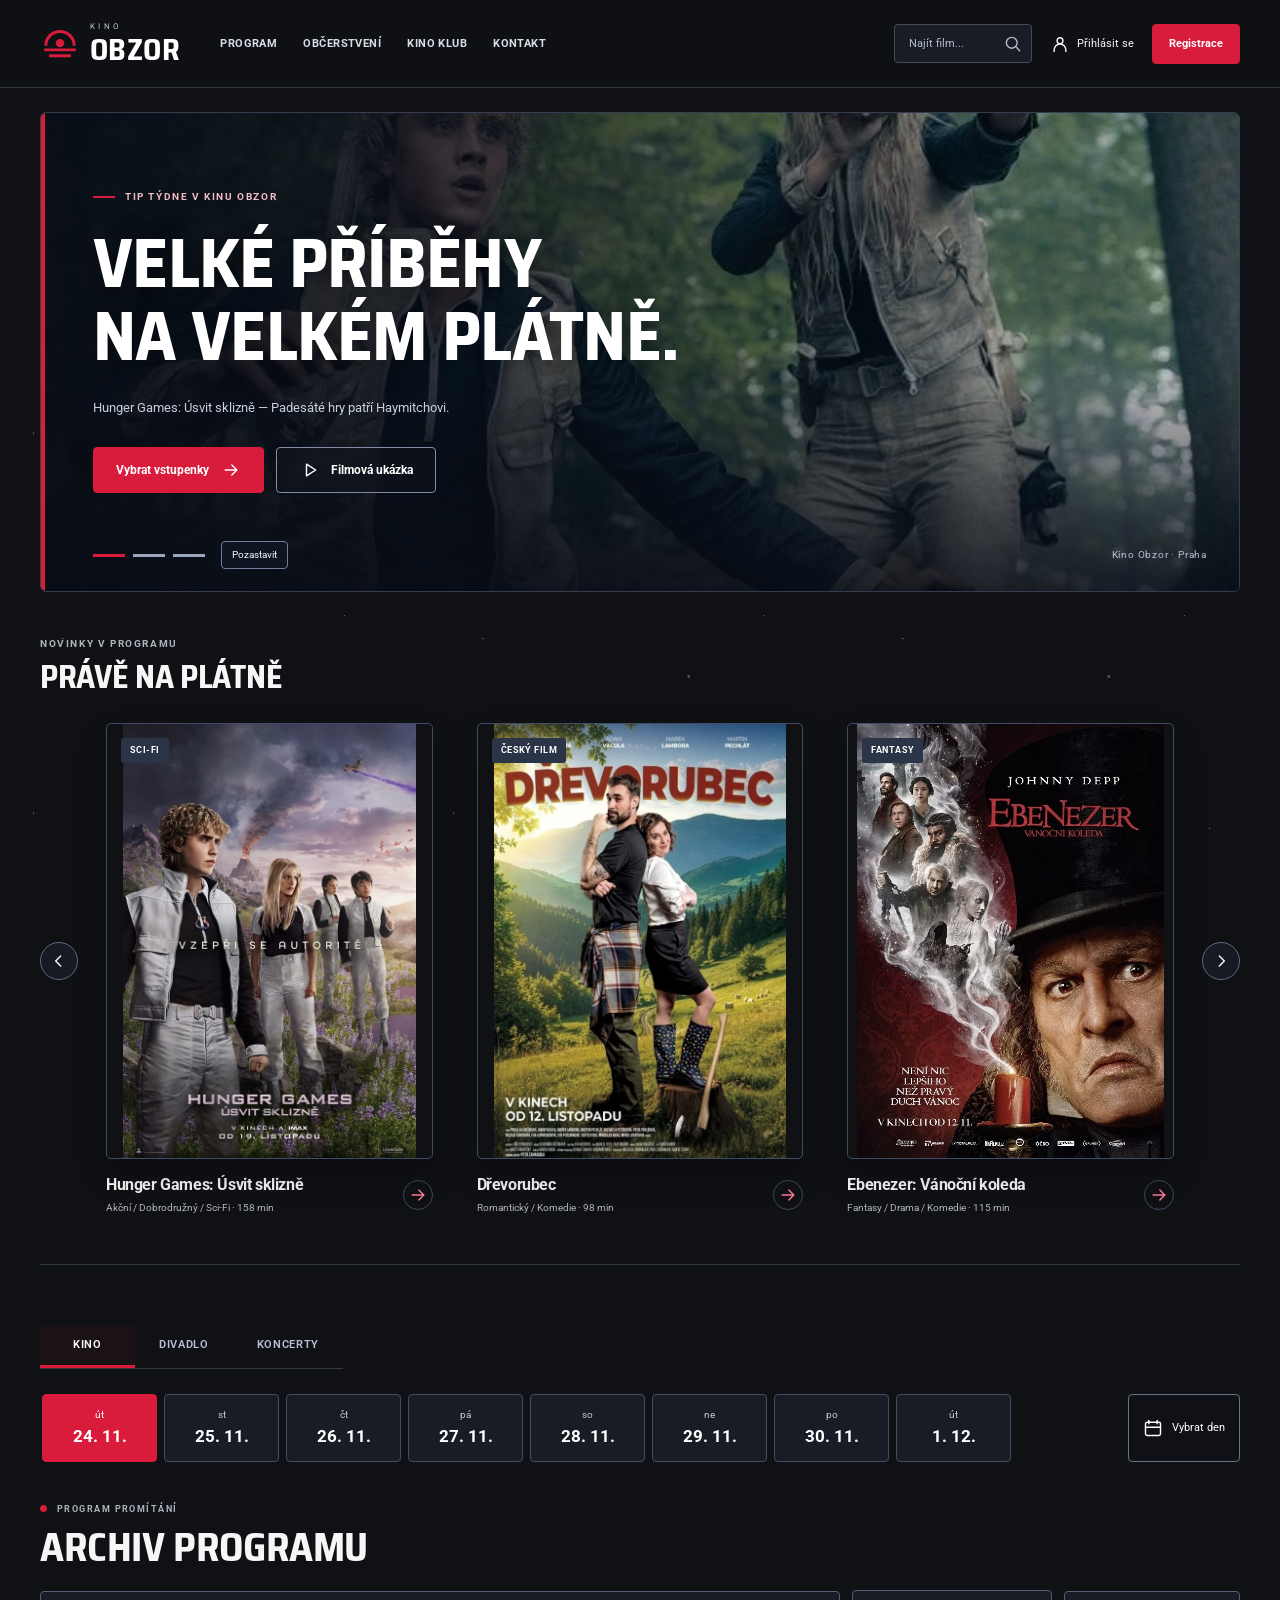
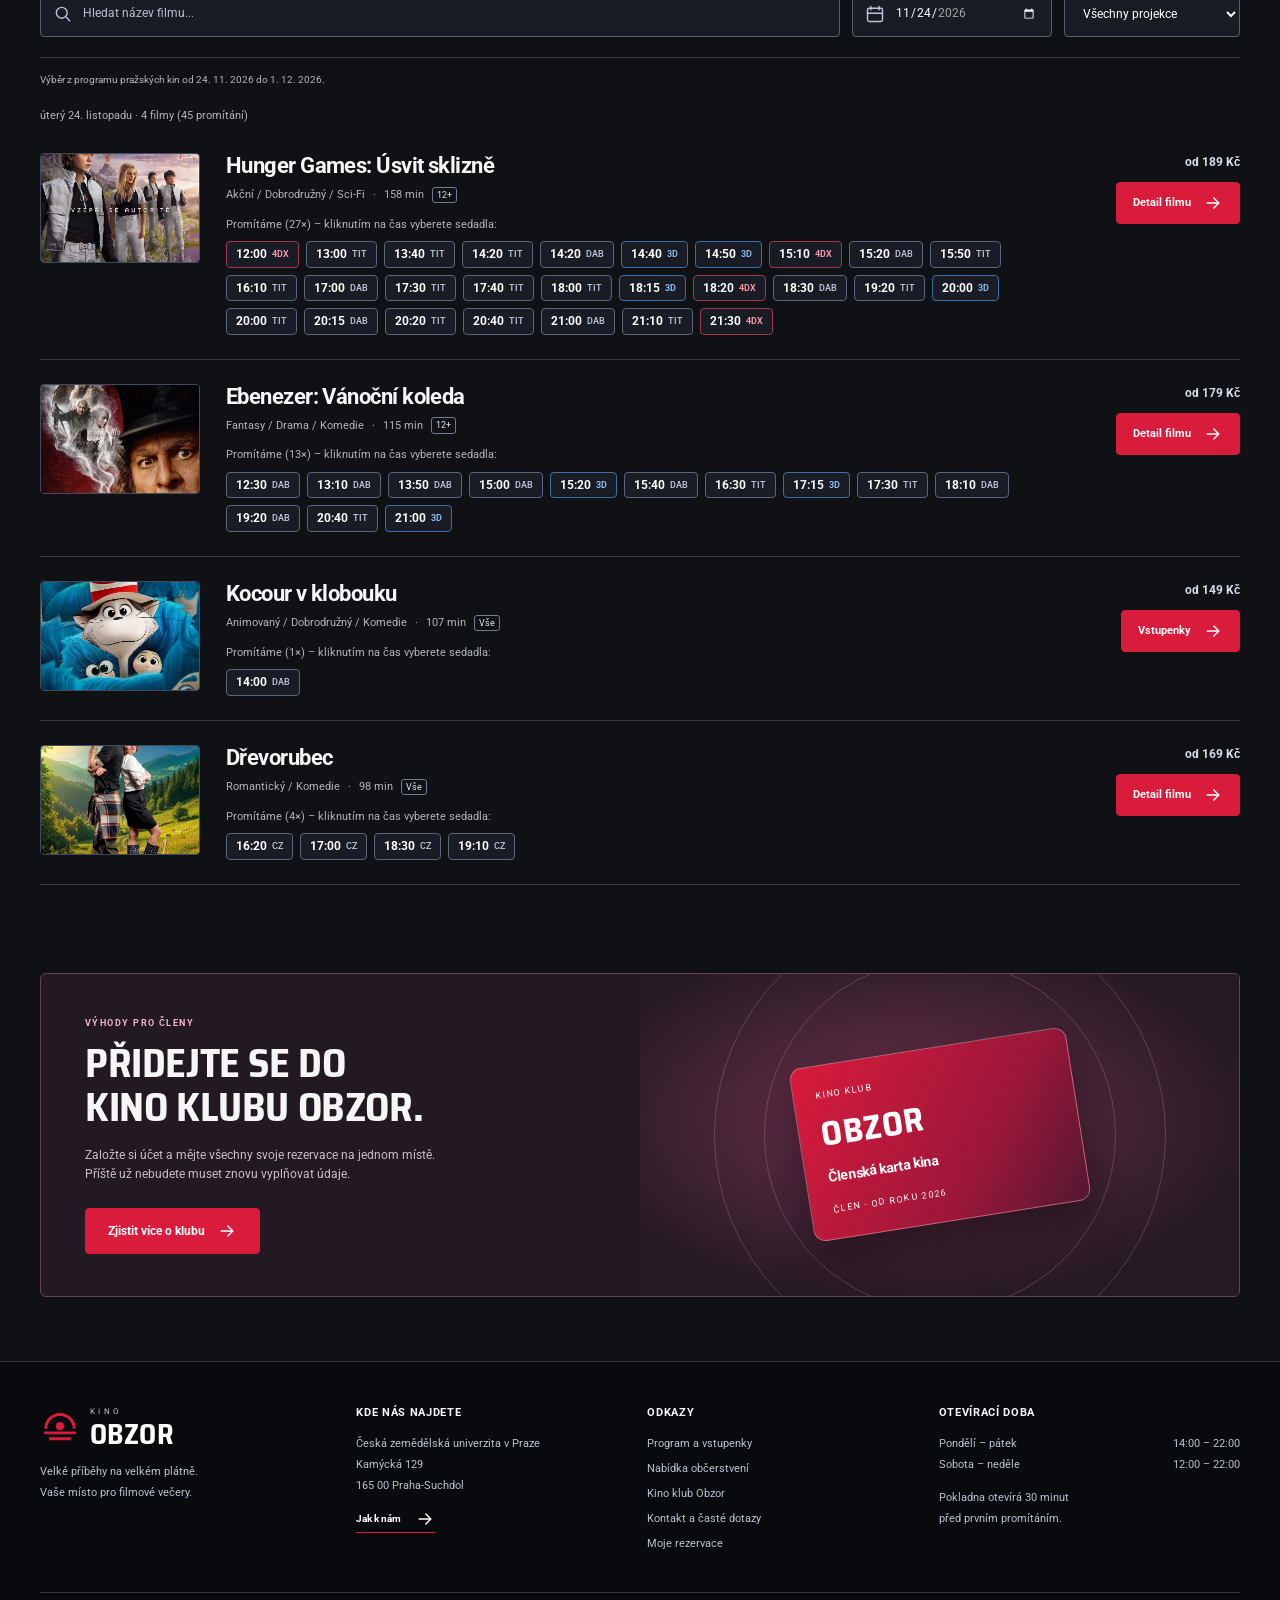
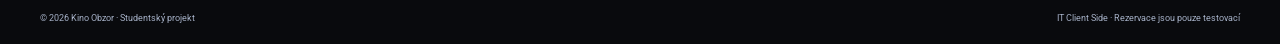
==== commit 2ba05cdb: "Add files via upload" ====
--- a/index.html
+++ b/index.html
@@ -31,7 +31,7 @@
         </nav>
         <div class="header-actions">
           <form class="header-search" action="program.html">
-            <input id="header-query" name="q" placeholder="Najít film..." maxlength="80">
+            <input id="header-query" name="q" placeholder="Najít film..." aria-label="Najít film" maxlength="80">
             <button type="submit" aria-label="Hledat">
               <svg class="icon" viewBox="0 0 24 24">
                 <circle cx="10.5" cy="10.5" r="6.5"></circle>
@@ -161,17 +161,17 @@
                 <circle cx="10.5" cy="10.5" r="6.5"></circle>
                 <path d="m16 16 4 4"></path>
               </svg>
-              <input id="film-search" type="search" placeholder="Hledat název filmu..." maxlength="80">
+              <input id="film-search" type="search" placeholder="Hledat název filmu..." aria-label="Hledat název filmu" maxlength="80">
             </div>
             <div class="field-control">
               <svg class="icon" viewBox="0 0 24 24">
                 <rect x="3" y="5" width="18" height="16" rx="2"></rect>
                 <path d="M7 3v4m10-4v4M3 11h18"></path>
               </svg>
-              <input id="filter-date" type="date" required>
+              <input id="filter-date" type="date" aria-label="Datum promítání" required>
             </div>
             <div class="field-control">
-              <select id="filter-format">
+              <select id="filter-format" aria-label="Formát projekce">
                 <option value="">Všechny projekce</option>
                 <option value="2D">2D projekce</option>
                 <option value="3D">3D projekce</option>
--- a/css/style.css
+++ b/css/style.css
@@ -415,7 +415,7 @@
   border: 1px solid #424958;
   background: var(--card-bg);
   border-radius: 4px;
-  padding: 4px 8px;
+  padding: 4px 4px 4px 8px;
 }
 
 .header-search input {
@@ -435,7 +435,11 @@
   border: 0;
   background: transparent;
   padding: 0;
-  display: flex;
+  width: 28px;
+  height: 28px;
+  display: flex;
+  align-items: center;
+  justify-content: center;
   color: #b4bdce;
 }
 
@@ -2494,7 +2498,7 @@
     gap: 10px;
   }
   .hero-dots button {
-    width: 23px;
+    width: 24px;
   }
   .hero-credit {
     font-size: 8px;
